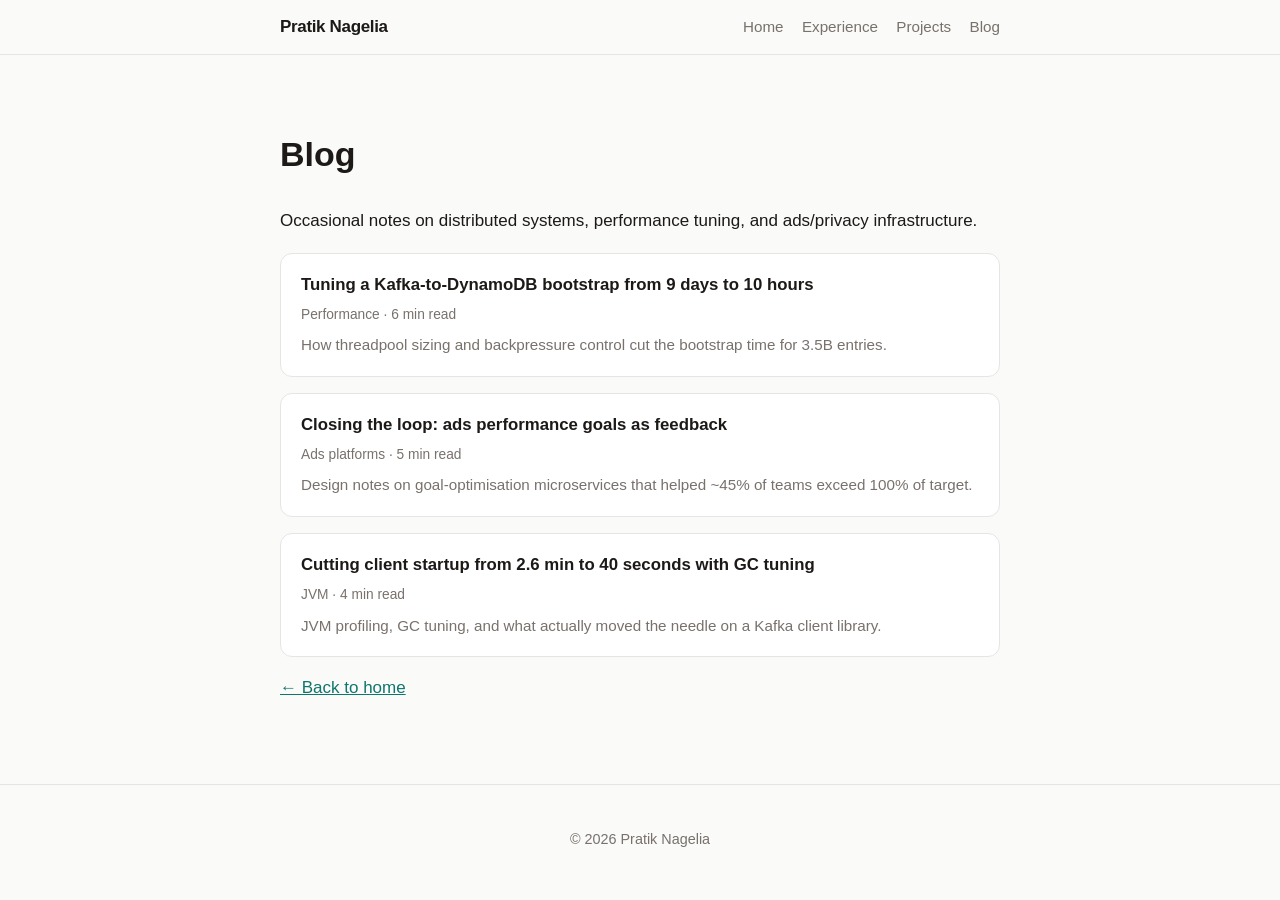
==== blog/index.html @ 7da2c3c9 "Initial portfolio: minimal static site with blog" ====
<!DOCTYPE html>
<html lang="en">
<head>
  <meta charset="utf-8">
  <meta name="viewport" content="width=device-width, initial-scale=1">
  <title>Blog — Pratik Nagelia</title>
  <meta name="description" content="Notes on distributed systems, performance, and ads/privacy infrastructure.">
  <link rel="stylesheet" href="../styles.css">
</head>
<body>
  <header class="site-header">
    <nav class="nav" aria-label="Main">
      <a class="brand" href="../index.html">Pratik Nagelia</a>
      <div class="nav-links" id="nav-links">
        <a href="../index.html">Home</a>
        <a href="../index.html#experience">Experience</a>
        <a href="../index.html#projects">Projects</a>
        <a href="./">Blog</a>
      </div>
    </nav>
  </header>

  <main>
    <h1>Blog</h1>
    <p>Occasional notes on distributed systems, performance tuning, and ads/privacy infrastructure.</p>
    <ul class="post-list">
      <li>
        <a class="post-title" href="kafka-to-dynamodb-bootstrap.html">Tuning a Kafka-to-DynamoDB bootstrap from 9 days to 10 hours</a>
        <span class="post-meta">Performance · 6 min read</span>
        <p>How threadpool sizing and backpressure control cut the bootstrap time for 3.5B entries.</p>
      </li>
      <li>
        <a class="post-title" href="ads-feedback-loops.html">Closing the loop: ads performance goals as feedback</a>
        <span class="post-meta">Ads platforms · 5 min read</span>
        <p>Design notes on goal-optimisation microservices that helped ~45% of teams exceed 100% of target.</p>
      </li>
      <li>
        <a class="post-title" href="kafka-client-gc-tuning.html">Cutting client startup from 2.6 min to 40 seconds with GC tuning</a>
        <span class="post-meta">JVM · 4 min read</span>
        <p>JVM profiling, GC tuning, and what actually moved the needle on a Kafka client library.</p>
      </li>
    </ul>
    <p><a href="../index.html">← Back to home</a></p>
  </main>

  <footer class="site-footer">
    <p>© <span id="year"></span> Pratik Nagelia</p>
  </footer>
  <script src="../script.js"></script>
</body>
</html>
---- styles.css ----
:root {
  --bg: #fafaf9;
  --card: #ffffff;
  --fg: #1c1917;
  --muted: #78716c;
  --line: #e7e5e4;
  --accent: #0f766e;
  --accent-soft: #ccfbf1;
  --max: 760px;
  --radius: 12px;
}

* { box-sizing: border-box; }

body {
  margin: 0;
  background: var(--bg);
  color: var(--fg);
  font-family: "Inter", -apple-system, BlinkMacSystemFont, "Segoe UI", Roboto, Helvetica, Arial, sans-serif;
  line-height: 1.7;
  font-size: 17px;
}

.site-header {
  border-bottom: 1px solid var(--line);
  background: rgba(250, 250, 249, 0.92);
  backdrop-filter: blur(8px);
  position: sticky;
  top: 0;
  z-index: 10;
}

.nav {
  max-width: var(--max);
  margin: 0 auto;
  padding: 0.8rem 1.25rem;
  display: flex;
  align-items: center;
  justify-content: space-between;
  gap: 1rem;
}

.brand {
  font-weight: 800;
  letter-spacing: -0.02em;
  color: var(--fg);
  text-decoration: none;
}

.nav-links { display: flex; gap: 1.15rem; flex-wrap: wrap; }
.nav-links a { color: var(--muted); text-decoration: none; font-size: 0.95rem; }
.nav-links a:hover { color: var(--fg); }

.nav-toggle { display: none; }

main {
  max-width: var(--max);
  margin: 0 auto;
  padding: 3rem 1.25rem 4rem;
}

.hero {
  padding: 2.5rem 0 1rem;
}

.eyebrow {
  display: inline-block;
  font-size: 0.8rem;
  font-weight: 700;
  letter-spacing: 0.08em;
  text-transform: uppercase;
  color: var(--accent);
  background: var(--accent-soft);
  border-radius: 999px;
  padding: 0.2rem 0.75rem;
  margin-bottom: 1rem;
}

.hero h1 {
  font-size: clamp(2.4rem, 6vw, 3.4rem);
  line-height: 1.08;
  margin: 0 0 0.5rem;
  letter-spacing: -0.03em;
}

.subtitle { color: var(--muted); margin-top: 0; font-size: 1.05rem; }
.hero p { max-width: 62ch; }

.contact-row { display: flex; gap: 0.6rem; flex-wrap: wrap; margin-top: 1.25rem; }

.btn {
  display: inline-block;
  border: 1px solid var(--line);
  border-radius: 999px;
  padding: 0.45rem 1rem;
  text-decoration: none;
  color: var(--fg);
  background: var(--card);
  font-size: 0.95rem;
  transition: border-color 0.15s ease, transform 0.15s ease;
}
.btn:hover { border-color: var(--accent); transform: translateY(-1px); }
.btn.primary { background: var(--accent); border-color: var(--accent); color: #fff; }

h2 {
  font-size: 1.15rem;
  letter-spacing: 0.06em;
  text-transform: uppercase;
  color: var(--muted);
  margin: 3rem 0 1.25rem;
}

.card {
  background: var(--card);
  border: 1px solid var(--line);
  border-radius: var(--radius);
  padding: 1.25rem 1.35rem;
  margin-bottom: 1rem;
  box-shadow: 0 1px 2px rgba(28, 25, 23, 0.04);
}

.card h3 { font-size: 1.05rem; margin: 0 0 0.15rem; letter-spacing: -0.01em; }
.where { color: var(--muted); font-weight: 400; }
.when {
  display: inline-block;
  color: var(--accent);
  font-size: 0.82rem;
  font-weight: 600;
  margin: 0.15rem 0 0.5rem;
}

ul { padding-left: 1.25rem; margin: 0.5rem 0 0; }
li { margin-bottom: 0.35rem; }

.tags { display: flex; flex-wrap: wrap; gap: 0.45rem; list-style: none; padding: 0; margin: 0.75rem 0 0; }
.tags li {
  margin: 0;
  font-size: 0.85rem;
  background: var(--bg);
  border: 1px solid var(--line);
  border-radius: 999px;
  padding: 0.15rem 0.7rem;
  color: var(--muted);
}

.post-list { list-style: none; padding: 0; margin: 0; }
.post-list li {
  margin: 0 0 1rem;
  background: var(--card);
  border: 1px solid var(--line);
  border-radius: var(--radius);
  padding: 1.1rem 1.25rem;
}
.post-list a.post-title { font-weight: 700; color: var(--fg); text-decoration: none; font-size: 1.05rem; }
.post-list a.post-title:hover { color: var(--accent); }
.post-meta { color: var(--muted); font-size: 0.86rem; display: block; margin: 0.15rem 0 0.4rem; }
.post-list p { margin: 0.25rem 0 0; color: var(--muted); font-size: 0.95rem; }

article.post h1 { letter-spacing: -0.02em; line-height: 1.2; }
article.post h2 { text-transform: none; letter-spacing: 0; color: var(--fg); font-size: 1.25rem; margin: 2rem 0 0.75rem; }
article.post p { margin: 0 0 1rem; }

.contact-card { text-align: left; }
.contact-card p { margin: 0.4rem 0 1rem; color: var(--muted); }

.site-footer {
  border-top: 1px solid var(--line);
  text-align: center;
  color: var(--muted);
  font-size: 0.9rem;
  padding: 1.75rem 1.25rem;
}

a { color: var(--accent); }

@media (max-width: 640px) {
  main { padding-top: 2rem; }
  .nav-toggle {
    display: inline-block;
    background: var(--card);
    border: 1px solid var(--line);
    border-radius: 8px;
    padding: 0.35rem 0.6rem;
    font-size: 0.9rem;
  }
  .nav-links { display: none; width: 100%; flex-direction: column; gap: 0.5rem; }
  .nav-links.open { display: flex; }
  .nav { flex-wrap: wrap; }
}
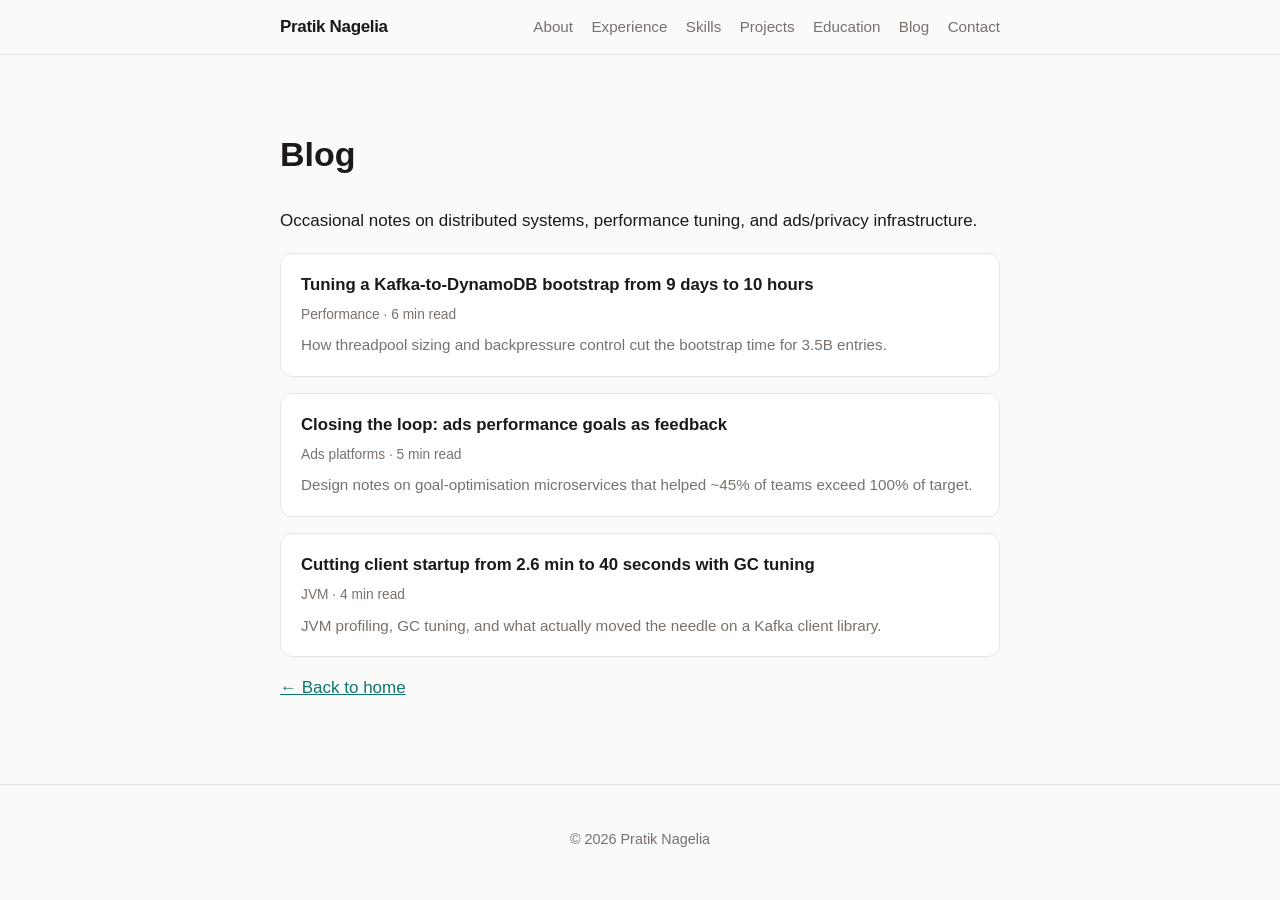
==== commit 4d4720ce: "Contact form + consistent nav across blog pages" ====
--- a/blog/index.html
+++ b/blog/index.html
@@ -11,11 +11,15 @@
   <header class="site-header">
     <nav class="nav" aria-label="Main">
       <a class="brand" href="../index.html">Pratik Nagelia</a>
+      <button class="nav-toggle" aria-expanded="false" aria-controls="nav-links">Menu</button>
       <div class="nav-links" id="nav-links">
-        <a href="../index.html">Home</a>
+        <a href="../index.html#about">About</a>
         <a href="../index.html#experience">Experience</a>
+        <a href="../index.html#skills">Skills</a>
         <a href="../index.html#projects">Projects</a>
+        <a href="../index.html#education">Education</a>
         <a href="./">Blog</a>
+        <a href="../index.html#contact">Contact</a>
       </div>
     </nav>
   </header>
--- a/styles.css
+++ b/styles.css
@@ -162,6 +162,24 @@
 
 .contact-card { text-align: left; }
 .contact-card p { margin: 0.4rem 0 1rem; color: var(--muted); }
+
+.contact-form { display: grid; gap: 0.85rem; margin: 0 0 1.25rem; }
+.contact-form label { display: grid; gap: 0.3rem; font-size: 0.92rem; font-weight: 600; }
+.contact-form input,
+.contact-form textarea {
+  font: inherit;
+  font-weight: 400;
+  color: var(--fg);
+  background: var(--bg);
+  border: 1px solid var(--line);
+  border-radius: 8px;
+  padding: 0.55rem 0.7rem;
+  width: 100%;
+}
+.contact-form input:focus,
+.contact-form textarea:focus { outline: 2px solid var(--accent); outline-offset: 1px; }
+.contact-form textarea { resize: vertical; }
+.contact-form button { justify-self: start; cursor: pointer; font: inherit; }
 
 .site-footer {
   border-top: 1px solid var(--line);
